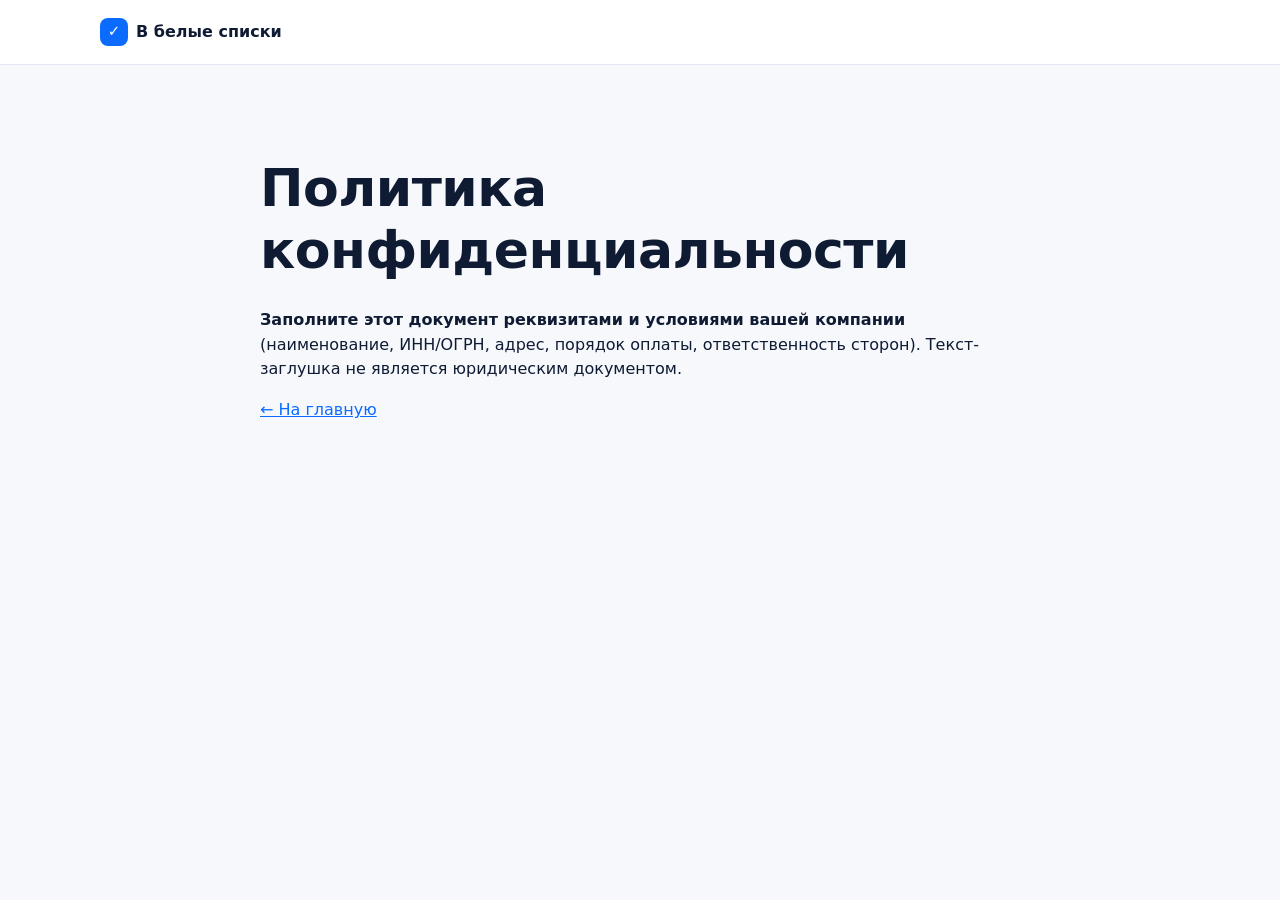
==== politika-konfidencialnosti.html @ 2532a49e "Добавить сайт v-belye-spiski.ru: чекер белых списков, тарифы, заявки Статичный фронтенд (index.html," ====
<!doctype html>
<html lang="ru"><head><meta charset="utf-8"><meta name="viewport" content="width=device-width, initial-scale=1">
<title>Политика конфиденциальности | В белые списки</title><meta name="robots" content="noindex">
<link rel="icon" href="/assets/icon.svg" type="image/svg+xml"><link rel="stylesheet" href="/assets/style.css"></head>
<body><header class="top"><div class="wrap top__in"><a class="logo" href="/"><span class="logo__mark">✓</span>В белые списки</a></div></header>
<main class="sec"><div class="wrap wrap--narrow doc"><h1>Политика конфиденциальности</h1>
<p><b>Заполните этот документ реквизитами и условиями вашей компании</b> (наименование, ИНН/ОГРН, адрес, порядок оплаты, ответственность сторон). Текст-заглушка не является юридическим документом.</p>
<p><a href="/">← На главную</a></p></div></main></body></html>
---- assets/style.css ----
:root{--bg:#f6f8fc;--surface:#fff;--text:#0f1b33;--muted:#5b6b88;--line:#e2e8f3;--accent:#0b6bff;--accent-d:#0852c9;--ok:#12a150;--bad:#d93a3a;--warn:#c98a00;--dark:#0c1a38;--r:16px}
*{box-sizing:border-box}html{scroll-behavior:smooth;scroll-padding-top:76px}
body{margin:0;font:16px/1.55 system-ui,-apple-system,"Segoe UI",Roboto,sans-serif;color:var(--text);background:var(--bg)}
a{color:var(--accent)}img{max-width:100%}
.wrap{max-width:1120px;margin:0 auto;padding:0 20px}.wrap--narrow{max-width:760px}
h1,h2,h3{line-height:1.2;margin:0 0 .5em;letter-spacing:-.01em}
h1{font-size:clamp(30px,5vw,52px)}h2{font-size:clamp(24px,3.4vw,36px)}h3{font-size:18px}
.top{position:sticky;top:0;z-index:20;background:rgba(255,255,255,.92);backdrop-filter:blur(8px);border-bottom:1px solid var(--line)}
.top__in{display:flex;align-items:center;gap:20px;height:64px}
.logo{display:inline-flex;align-items:center;gap:8px;font-weight:800;color:var(--text);text-decoration:none}
.logo__mark{display:grid;place-items:center;width:28px;height:28px;border-radius:8px;background:var(--accent);color:#fff;font-size:15px}
.nav{display:flex;gap:22px;margin-left:auto}.nav a{color:var(--muted);text-decoration:none;font-weight:600;font-size:15px}.nav a:hover{color:var(--text)}
.burger{display:none;margin-left:auto;background:none;border:0;padding:8px}.burger span{display:block;width:22px;height:2px;background:var(--text);margin:5px 0}
.btn{display:inline-block;border:0;cursor:pointer;background:var(--accent);color:#fff;font:700 15px/1 inherit;padding:14px 22px;border-radius:12px;text-decoration:none;transition:background .15s}
.btn:hover{background:var(--accent-d)}.btn:disabled{opacity:.6;cursor:wait}.btn--sm{padding:10px 16px;font-size:14px}.btn--lg{padding:17px 28px;font-size:16px}.btn--ghost{background:#fff;color:var(--accent);border:1.5px solid var(--accent)}
.hero{padding:56px 0 36px;background:linear-gradient(#fff,var(--bg))}
.chip{display:inline-block;margin:0 0 18px;padding:6px 12px;border-radius:99px;background:#e8f0ff;color:var(--accent);font-weight:700;font-size:13px}
.lead{max-width:640px;color:var(--muted);font-size:18px}
.checker{display:flex;gap:10px;max-width:680px;margin:28px 0 10px}
.checker__field{flex:1;display:flex;align-items:center;background:#fff;border:1.5px solid var(--line);border-radius:14px;padding:0 16px;min-width:0}
.checker__field:focus-within{border-color:var(--accent)}.checker__pre{color:var(--muted);margin-right:4px}
.checker input{flex:1;min-width:0;border:0;outline:0;background:none;font:600 17px inherit;padding:16px 0;color:var(--text)}
.examples{color:var(--muted);font-size:14px;margin:0 0 20px}.examples button{background:none;border:0;color:var(--accent);cursor:pointer;font:inherit;text-decoration:underline;padding:0 6px 0 0}
.result{max-width:680px;background:#fff;border:1px solid var(--line);border-radius:var(--r);padding:20px;min-height:72px}
.result__hint{margin:0;color:var(--muted)}
.verdict{display:flex;align-items:center;gap:10px;font-weight:800;font-size:19px;margin:0 0 14px}
.dot{width:12px;height:12px;border-radius:50%;background:var(--muted);flex:none}.dot.ok{background:var(--ok)}.dot.bad{background:var(--bad)}.dot.warn{background:var(--warn)}
.ops{display:grid;grid-template-columns:repeat(2,1fr);gap:10px;list-style:none;margin:0;padding:0}
.ops li{display:flex;justify-content:space-between;gap:8px;padding:12px 14px;border:1px solid var(--line);border-radius:12px;font-weight:600}
.ops .in{color:var(--ok)}.ops .out{color:var(--bad)}
.ips{margin:14px 0 0;color:var(--muted);font-size:14px;word-break:break-all}
.trio{list-style:none;margin:36px 0 0;padding:0;display:grid;grid-template-columns:repeat(3,1fr);gap:16px}
.trio li{color:var(--muted);font-size:15px}.trio b{display:block;color:var(--text);font-size:16px;margin-bottom:4px}
.stats{background:var(--dark);color:#fff}.stats__in{display:grid;grid-template-columns:repeat(3,1fr);gap:16px;padding-top:26px;padding-bottom:26px}
.stats b{display:block;font-size:24px}.stats span{color:#9db0d6;font-size:14px}
.sec{padding:72px 0}.sec--tint{background:#eef3fb}.sec--dark{background:var(--dark);color:#fff}
.eyebrow{margin:0 0 10px;color:var(--accent);font-weight:800;text-transform:uppercase;letter-spacing:.06em;font-size:13px}
.sub{color:var(--muted);max-width:640px;margin:0 0 28px}.note{color:var(--muted);margin:22px 0 0}
.cards{display:grid;gap:18px;margin-top:24px}.cards--2{grid-template-columns:repeat(2,1fr)}.cards--3{grid-template-columns:repeat(3,1fr)}
.card{background:#fff;border:1px solid var(--line);border-radius:var(--r);padding:24px}.card p{color:var(--muted);margin:0}
.ok{color:var(--ok)}.no{color:var(--bad)}
.how{margin-top:32px}.list{padding-left:20px;color:var(--muted)}
.steps{list-style:none;margin:24px 0 28px;padding:0;display:grid;grid-template-columns:repeat(4,1fr);gap:18px}
.steps li{background:#fff;border:1px solid var(--line);border-radius:var(--r);padding:22px}
.steps i{display:grid;place-items:center;width:32px;height:32px;border-radius:50%;background:var(--accent);color:#fff;font-style:normal;font-weight:800;margin-bottom:12px}.steps p{margin:0;color:var(--muted);font-size:15px}
.tbl{width:100%;border-collapse:collapse;font-size:15px}.tbl td{padding:9px 0;border-bottom:1px solid var(--line)}.tbl td+td{text-align:right;color:var(--muted)}
.seg{display:inline-flex;background:#fff;border:1px solid var(--line);border-radius:12px;padding:4px}
.seg button{border:0;background:none;padding:10px 16px;border-radius:9px;font:700 14px inherit;cursor:pointer;color:var(--muted)}.seg button[aria-selected=true]{background:var(--accent);color:#fff}
.plan{display:flex;flex-direction:column;gap:12px}.plan--hot{border:2px solid var(--accent)}
.plan__tag{align-self:flex-start;background:#e8f0ff;color:var(--accent);font-size:12px;font-weight:800;padding:4px 10px;border-radius:99px}
.plan__price{font-size:32px;font-weight:800}.plan__price small{font-size:15px;color:var(--muted);font-weight:600}
.plan__old{color:var(--muted);text-decoration:line-through;font-size:14px;min-height:20px}.plan__tot{color:var(--muted);font-size:13px;min-height:18px}
.plan ul{list-style:none;padding:0;margin:0 0 8px;flex:1}.plan li{padding:5px 0 5px 24px;position:relative;font-size:15px}.plan li::before{content:"✓";position:absolute;left:0;color:var(--ok);font-weight:800}
details{background:#fff;border:1px solid var(--line);border-radius:12px;padding:16px 18px;margin-bottom:10px}summary{cursor:pointer;font-weight:700}details p{margin:10px 0 0;color:var(--muted)}
.lead2{display:grid;grid-template-columns:1fr 1fr;gap:48px;align-items:start}.lead2 p{color:#b8c6e4}
.ticks{list-style:none;padding:0;color:#dbe5fa}.ticks li::before{content:"✓ ";color:#5ee08f;font-weight:800}
.form{background:#fff;color:var(--text);border-radius:var(--r);padding:24px;display:grid;gap:14px}
.form label{display:grid;gap:6px;font-weight:700;font-size:14px}
.form input:not(.hp){border:1.5px solid var(--line);background:var(--bg);border-radius:11px;padding:13px 14px;font:600 15px inherit;outline:0}.form input:focus{border-color:var(--accent);background:#fff}
.form input.err{border-color:var(--bad)}.hp{position:absolute;left:-9999px;opacity:0}
.form__msg{margin:0;font-weight:700;min-height:20px;color:var(--ok)}.form__msg.err{color:var(--bad)}.fine{margin:0;font-size:12.5px;color:var(--muted)!important}
.foot{background:#fff;border-top:1px solid var(--line);padding-top:40px}.foot__in{display:grid;grid-template-columns:2fr 1fr 1fr;gap:28px}
.foot p{color:var(--muted);font-size:14px;max-width:320px}.foot b{display:block;margin-bottom:8px}.foot a:not(.logo){display:block;color:var(--muted);text-decoration:none;font-size:14px;padding:3px 0}
.foot__c{color:var(--muted);font-size:13px;padding-top:28px;padding-bottom:28px}
.doc{padding:20px 0}
.answer{max-width:760px;font-size:18px;background:#fff;border:1px solid var(--line);border-left:4px solid var(--accent);border-radius:12px;padding:18px 20px;margin:0 0 8px}
.steps--how{margin-top:20px}
@media(max-width:860px){
 .nav{display:none;position:absolute;top:64px;left:0;right:0;flex-direction:column;background:#fff;padding:12px 20px 18px;border-bottom:1px solid var(--line);gap:14px}.nav.open{display:flex}
 .burger{display:block}.top .btn--sm{display:none}
 .cards--2,.cards--3,.steps,.trio,.stats__in,.lead2,.foot__in{grid-template-columns:1fr}
 .checker{flex-direction:column}.ops{grid-template-columns:1fr}.sec{padding:52px 0}.lead2{gap:28px}
}
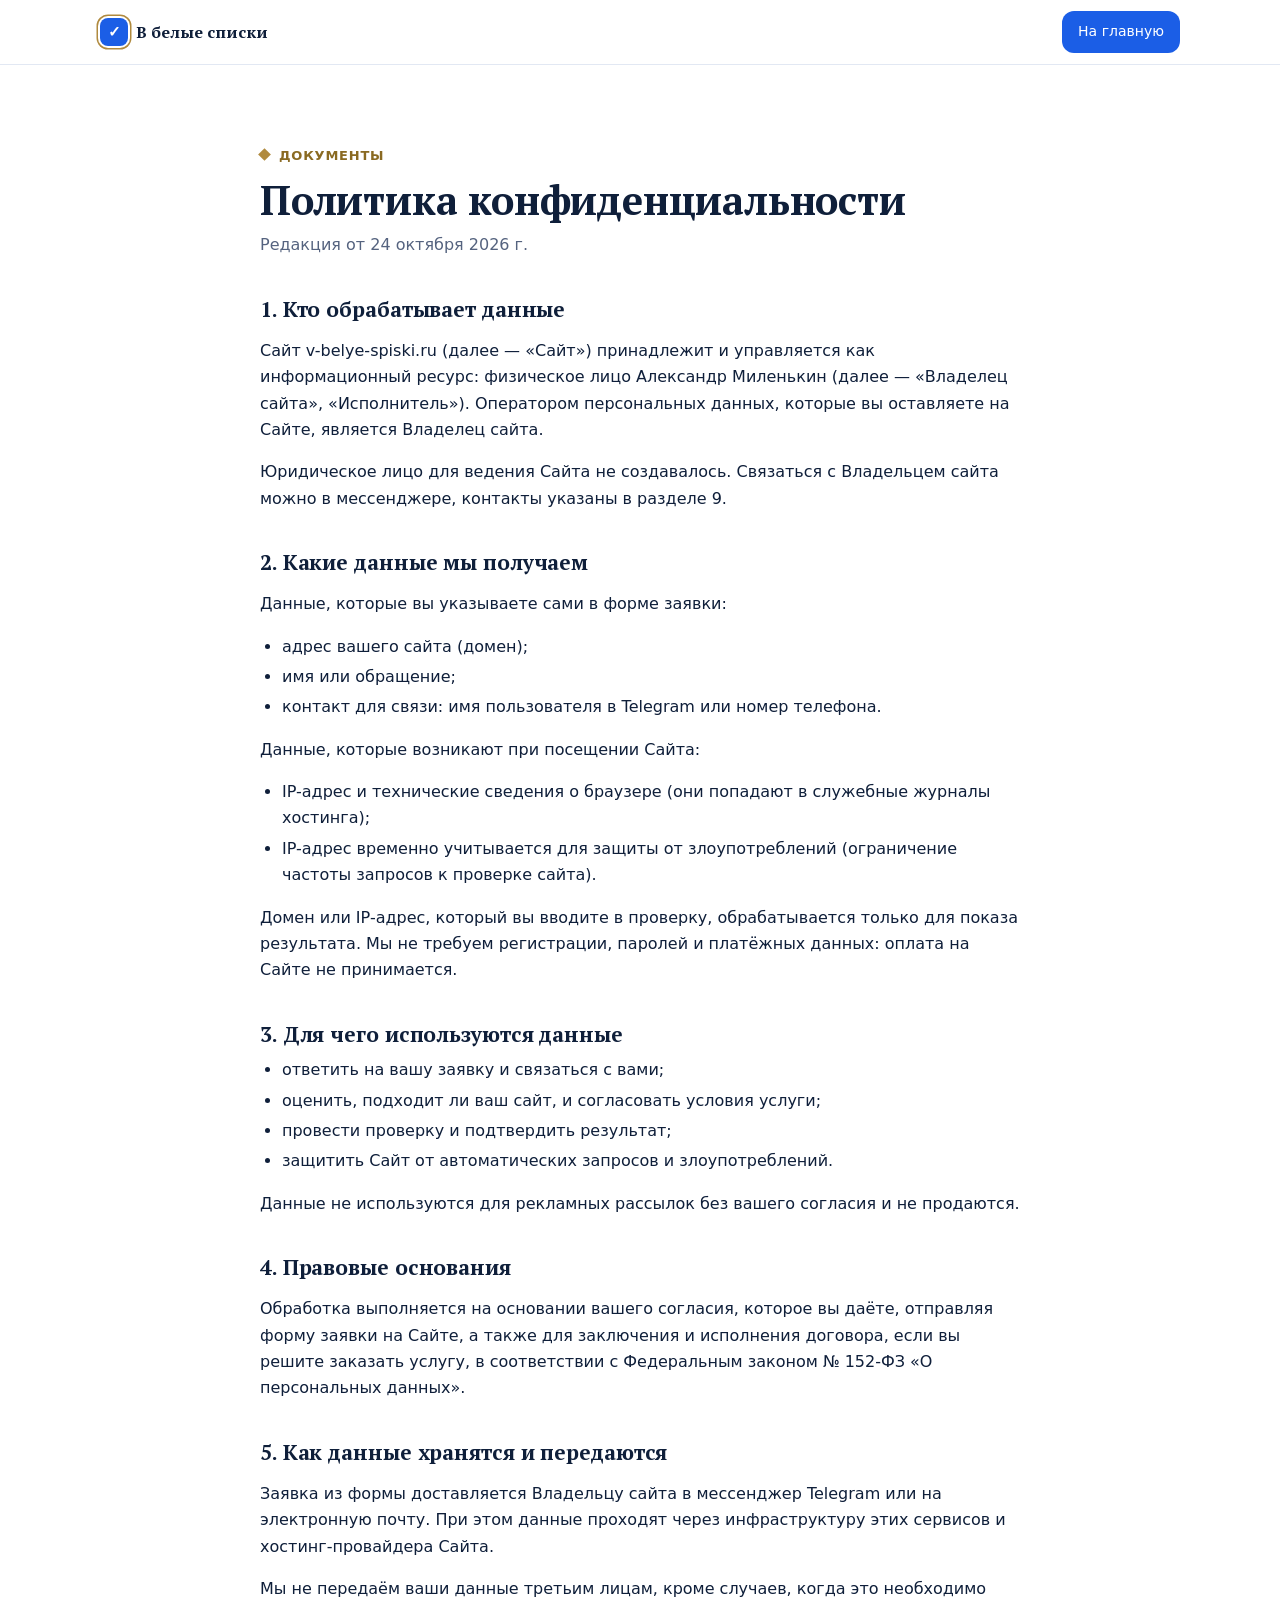
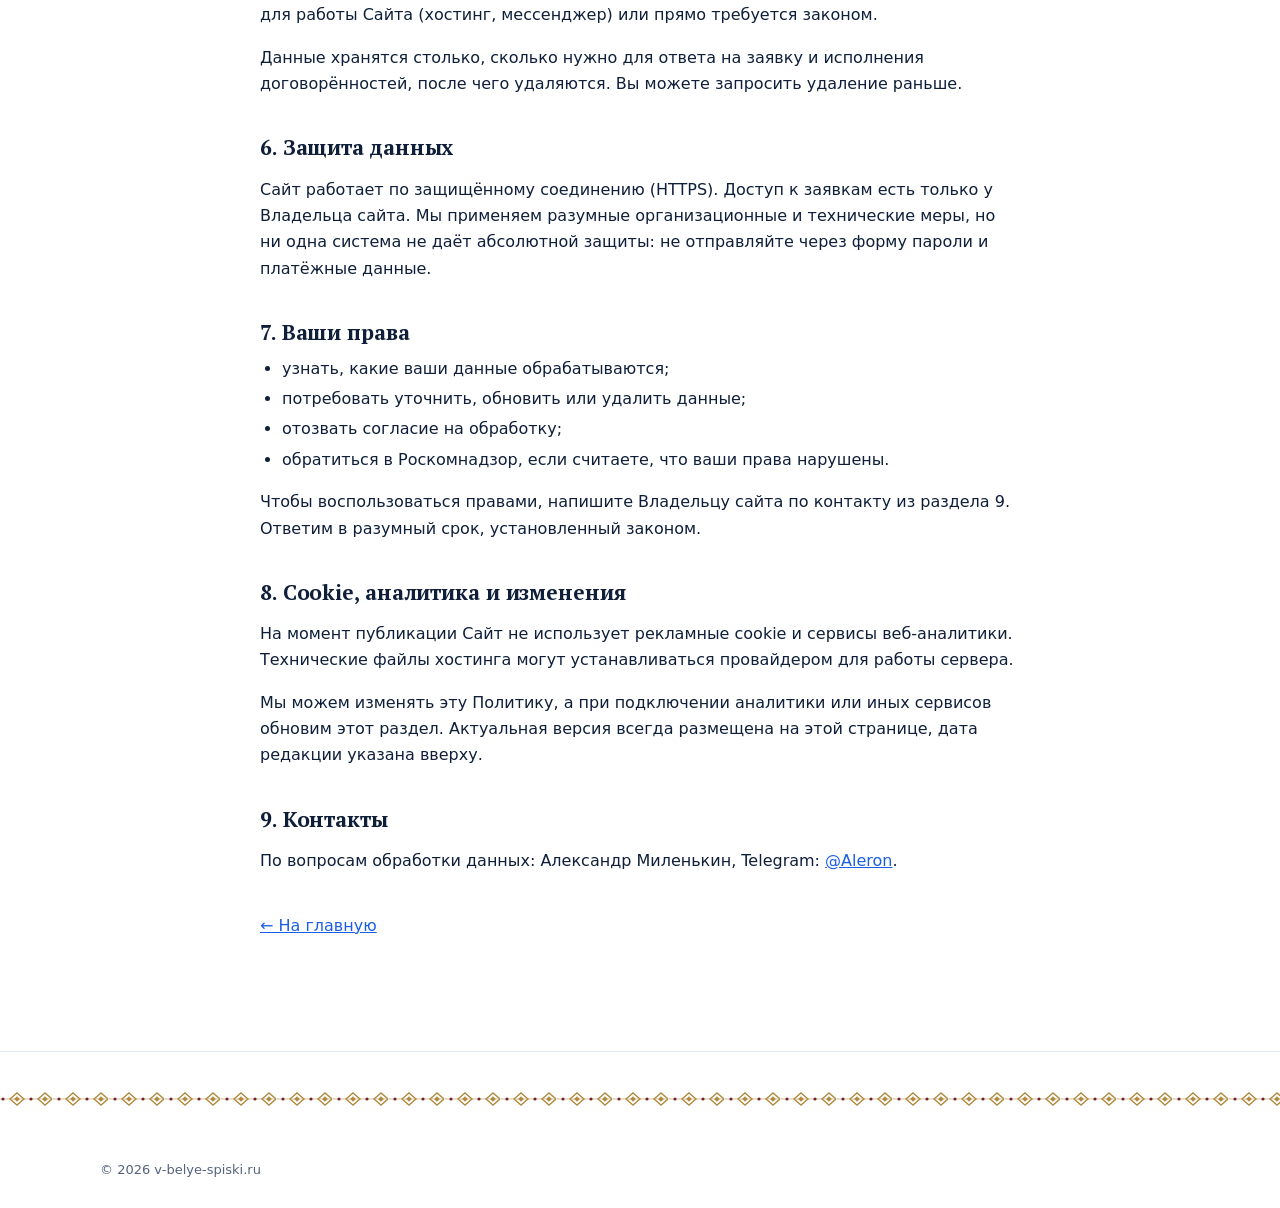
==== commit 0d427e5b: "Публичная оферта и политика конфиденциальности Тексты написаны для информационного сайта без юридиче" ====
--- a/politika-konfidencialnosti.html
+++ b/politika-konfidencialnosti.html
@@ -1,8 +1,45 @@
 <!doctype html>
 <html lang="ru"><head><meta charset="utf-8"><meta name="viewport" content="width=device-width, initial-scale=1">
-<title>Политика конфиденциальности | В белые списки</title><meta name="robots" content="noindex">
-<link rel="icon" href="/assets/icon.svg" type="image/svg+xml"><link rel="stylesheet" href="/assets/style.css"></head>
-<body><header class="top"><div class="wrap top__in"><a class="logo" href="/"><span class="logo__mark">✓</span>В белые списки</a></div></header>
-<main class="sec"><div class="wrap wrap--narrow doc"><h1>Политика конфиденциальности</h1>
-<p><b>Заполните этот документ реквизитами и условиями вашей компании</b> (наименование, ИНН/ОГРН, адрес, порядок оплаты, ответственность сторон). Текст-заглушка не является юридическим документом.</p>
-<p><a href="/">← На главную</a></p></div></main></body></html>
+<title>Политика конфиденциальности | В белые списки</title>
+<meta name="description" content="Какие данные собирает сайт v-belye-spiski.ru и как они используются.">
+<meta name="robots" content="noindex">
+<link rel="icon" href="/assets/icon.svg" type="image/svg+xml">
+<link rel="stylesheet" href="/assets/style.css?v=a8d3058f"></head>
+<body>
+<header class="top"><div class="wrap top__in"><a class="logo" href="/"><span class="logo__mark">✓</span>В белые списки</a><a class="btn btn--sm" href="/" style="margin-left:auto">На главную</a></div></header>
+<main class="sec"><div class="wrap wrap--narrow doc">
+<p class="eyebrow">Документы</p>
+<h1>Политика конфиденциальности</h1>
+<p class="doc__date">Редакция от 24 октября 2026 г.</p>
+<h2>1. Кто обрабатывает данные</h2>
+<p>Сайт v-belye-spiski.ru (далее — «Сайт») принадлежит и управляется как информационный ресурс: физическое лицо Александр Миленькин (далее — «Владелец сайта», «Исполнитель»). Оператором персональных данных, которые вы оставляете на Сайте, является Владелец сайта.</p>
+<p>Юридическое лицо для ведения Сайта не создавалось. Связаться с Владельцем сайта можно в мессенджере, контакты указаны в разделе 9.</p>
+<h2>2. Какие данные мы получаем</h2>
+<p>Данные, которые вы указываете сами в форме заявки:</p>
+<ul><li>адрес вашего сайта (домен);</li><li>имя или обращение;</li><li>контакт для связи: имя пользователя в Telegram или номер телефона.</li></ul>
+<p>Данные, которые возникают при посещении Сайта:</p>
+<ul><li>IP-адрес и технические сведения о браузере (они попадают в служебные журналы хостинга);</li><li>IP-адрес временно учитывается для защиты от злоупотреблений (ограничение частоты запросов к проверке сайта).</li></ul>
+<p>Домен или IP-адрес, который вы вводите в проверку, обрабатывается только для показа результата. Мы не требуем регистрации, паролей и платёжных данных: оплата на Сайте не принимается.</p>
+<h2>3. Для чего используются данные</h2>
+<ul><li>ответить на вашу заявку и связаться с вами;</li><li>оценить, подходит ли ваш сайт, и согласовать условия услуги;</li><li>провести проверку и подтвердить результат;</li><li>защитить Сайт от автоматических запросов и злоупотреблений.</li></ul>
+<p>Данные не используются для рекламных рассылок без вашего согласия и не продаются.</p>
+<h2>4. Правовые основания</h2>
+<p>Обработка выполняется на основании вашего согласия, которое вы даёте, отправляя форму заявки на Сайте, а также для заключения и исполнения договора, если вы решите заказать услугу, в соответствии с Федеральным законом № 152-ФЗ «О персональных данных».</p>
+<h2>5. Как данные хранятся и передаются</h2>
+<p>Заявка из формы доставляется Владельцу сайта в мессенджер Telegram или на электронную почту. При этом данные проходят через инфраструктуру этих сервисов и хостинг-провайдера Сайта.</p>
+<p>Мы не передаём ваши данные третьим лицам, кроме случаев, когда это необходимо для работы Сайта (хостинг, мессенджер) или прямо требуется законом.</p>
+<p>Данные хранятся столько, сколько нужно для ответа на заявку и исполнения договорённостей, после чего удаляются. Вы можете запросить удаление раньше.</p>
+<h2>6. Защита данных</h2>
+<p>Сайт работает по защищённому соединению (HTTPS). Доступ к заявкам есть только у Владельца сайта. Мы применяем разумные организационные и технические меры, но ни одна система не даёт абсолютной защиты: не отправляйте через форму пароли и платёжные данные.</p>
+<h2>7. Ваши права</h2>
+<ul><li>узнать, какие ваши данные обрабатываются;</li><li>потребовать уточнить, обновить или удалить данные;</li><li>отозвать согласие на обработку;</li><li>обратиться в Роскомнадзор, если считаете, что ваши права нарушены.</li></ul>
+<p>Чтобы воспользоваться правами, напишите Владельцу сайта по контакту из раздела 9. Ответим в разумный срок, установленный законом.</p>
+<h2>8. Cookie, аналитика и изменения</h2>
+<p>На момент публикации Сайт не использует рекламные cookie и сервисы веб-аналитики. Технические файлы хостинга могут устанавливаться провайдером для работы сервера.</p>
+<p>Мы можем изменять эту Политику, а при подключении аналитики или иных сервисов обновим этот раздел. Актуальная версия всегда размещена на этой странице, дата редакции указана вверху.</p>
+<h2>9. Контакты</h2>
+<p>По вопросам обработки данных: Александр Миленькин, Telegram: <a href="https://t.me/Aleron" target="_blank" rel="noopener">@Aleron</a>.</p>
+<p class="doc__back"><a href="/">← На главную</a></p>
+</div></main>
+<footer class="foot"><div class="wrap foot__c">© 2026 v-belye-spiski.ru</div></footer>
+</body></html>
--- a/assets/style.css
+++ b/assets/style.css
@@ -1,4 +1,8 @@
-:root{--bg:#f6f8fc;--surface:#fff;--text:#0f1b33;--muted:#5b6b88;--line:#e2e8f3;--accent:#0b6bff;--accent-d:#0852c9;--ok:#12a150;--bad:#d93a3a;--warn:#c98a00;--dark:#0c1a38;--r:16px}
+@font-face{font-family:"PT Serif";font-weight:400;font-style:normal;font-display:swap;src:url(/assets/pt-serif-400-cyr.woff2?v=46b60451) format("woff2");unicode-range:U+0301,U+0400-045F,U+0490-0491,U+04B0-04B1,U+2116}
+@font-face{font-family:"PT Serif";font-weight:400;font-style:normal;font-display:swap;src:url(/assets/pt-serif-400-lat.woff2?v=35a2015f) format("woff2");unicode-range:U+0000-00FF,U+0131,U+0152-0153,U+02BB-02BC,U+02C6,U+02DA,U+02DC,U+2000-206F,U+20AC,U+2122,U+2212}
+@font-face{font-family:"PT Serif";font-weight:700;font-style:normal;font-display:swap;src:url(/assets/pt-serif-700-cyr.woff2?v=23948fbc) format("woff2");unicode-range:U+0301,U+0400-045F,U+0490-0491,U+04B0-04B1,U+2116}
+@font-face{font-family:"PT Serif";font-weight:700;font-style:normal;font-display:swap;src:url(/assets/pt-serif-700-lat.woff2?v=44e40e46) format("woff2");unicode-range:U+0000-00FF,U+0131,U+0152-0153,U+02BB-02BC,U+02C6,U+02DA,U+02DC,U+2000-206F,U+20AC,U+2122,U+2212}
+:root{--bg:#ffffff;--surface:#fff;--text:#0f1f3a;--muted:#55637f;--line:#e2e8f3;--accent:#1b5ee6;--accent-d:#1347b8;--ok:#12a150;--bad:#d93a3a;--warn:#c98a00;--dark:#0f3b94;--r:14px;--gold:#b08a3e;--gold-d:#8a6a22;--burg:#7b1e2f;--paper:#f3f7fd}
 *{box-sizing:border-box}html{scroll-behavior:smooth;scroll-padding-top:76px}
 body{margin:0;font:16px/1.55 system-ui,-apple-system,"Segoe UI",Roboto,sans-serif;color:var(--text);background:var(--bg)}
 a{color:var(--accent)}img{max-width:100%}
@@ -33,7 +37,7 @@
 .trio li{color:var(--muted);font-size:15px}.trio b{display:block;color:var(--text);font-size:16px;margin-bottom:4px}
 .stats{background:var(--dark);color:#fff}.stats__in{display:grid;grid-template-columns:repeat(3,1fr);gap:16px;padding-top:26px;padding-bottom:26px}
 .stats b{display:block;font-size:24px}.stats span{color:#9db0d6;font-size:14px}
-.sec{padding:72px 0}.sec--tint{background:#eef3fb}.sec--dark{background:var(--dark);color:#fff}
+.sec{padding:72px 0}.sec--tint{background:#f3f7fd}.sec--dark{background:var(--dark);color:#fff}
 .eyebrow{margin:0 0 10px;color:var(--accent);font-weight:800;text-transform:uppercase;letter-spacing:.06em;font-size:13px}
 .sub{color:var(--muted);max-width:640px;margin:0 0 28px}.note{color:var(--muted);margin:22px 0 0}
 .cards{display:grid;gap:18px;margin-top:24px}.cards--2{grid-template-columns:repeat(2,1fr)}.cards--3{grid-template-columns:repeat(3,1fr)}
@@ -71,3 +75,156 @@
  .cards--2,.cards--3,.steps,.trio,.stats__in,.lead2,.foot__in{grid-template-columns:1fr}
  .checker{flex-direction:column}.ops{grid-template-columns:1fr}.sec{padding:52px 0}.lead2{gap:28px}
 }
+
+/* ---- первый экран */
+.hero__top{display:grid;grid-template-columns:1.15fr 1fr;gap:32px;align-items:center;margin-bottom:8px}
+.hero__art{margin:0}.hero__art img{display:block;width:100%;height:auto;border-radius:20px}
+h1{font-size:clamp(28px,4vw,44px)}
+
+/* ---- результат проверки */
+.result{max-width:none}
+.verdict{display:flex;align-items:center;gap:14px;padding:16px 18px;border-radius:14px;margin:0 0 14px;border:1px solid var(--line);background:var(--bg)}
+.verdict b{display:block;font-size:18px;word-break:break-all}.verdict span:not(.dot){display:block;color:var(--muted);font-size:15px}
+.verdict--ok{background:#e9f8ef;border-color:#bfe8cf}.verdict--warn{background:#fff6e0;border-color:#f3dba0}.verdict--bad{background:#fdecec;border-color:#f5c3c3}
+.demo{margin:0 0 14px;padding:10px 14px;border-radius:10px;background:#f3f7fd;color:var(--muted);font-size:13.5px}
+.viz{display:grid;grid-template-columns:minmax(260px,.9fr) 1.6fr;gap:22px;align-items:start}
+.map{display:grid;grid-template-columns:repeat(5,1fr);grid-template-rows:repeat(3,64px);gap:6px}
+.tile{display:flex;flex-direction:column;align-items:center;justify-content:center;border-radius:12px;color:#fff;font-size:13px;animation:pop .45s both}
+.tile b{font-size:14px}.tile span{opacity:.9;font-size:12px}
+.tile--all{background:#12a150}.tile--most{background:#6cc04a}.tile--some{background:#f0a21a}.tile--none{background:#e5484d}
+.mx{display:grid;gap:5px;align-items:center;font-size:13px}
+.mx__h{text-align:center;color:var(--muted);font-weight:700;font-size:12px}
+.mx__op{font-weight:700;padding-right:6px;white-space:nowrap}
+.mx__c{display:grid;place-items:center;height:34px;border-radius:9px;font-weight:800;animation:pop .35s both}
+.mx__c.in{background:#dff5e8;color:#0d8a43}.mx__c.out{background:#fbe4e4;color:#c93a3f}
+.legend{display:flex;flex-wrap:wrap;gap:16px;list-style:none;margin:16px 0 0;padding:0;color:var(--muted);font-size:13px}
+.legend i{display:inline-block;width:12px;height:12px;border-radius:4px;margin-right:6px;vertical-align:-1px}
+.cta{display:flex;align-items:center;justify-content:space-between;gap:16px;margin-top:18px;padding:16px 18px;border-radius:14px;background:#f3f7fd}.cta p{margin:0;color:var(--text)}
+@keyframes pop{from{opacity:0;transform:scale(.7)}to{opacity:1;transform:none}}
+@media(prefers-reduced-motion:reduce){.tile,.mx__c{animation:none}}
+@media(max-width:860px){
+ .hero__top{grid-template-columns:1fr}.hero__art{order:-1}
+ .viz{grid-template-columns:1fr}.cta{flex-direction:column;align-items:flex-start}
+ .map{grid-template-rows:repeat(3,56px)}.mx{font-size:12px;overflow-x:auto}
+}
+
+.alt{display:flex;align-items:center;justify-content:space-between;gap:28px;background:#fff;border:1px dashed #b9c6de;border-radius:var(--r);padding:28px}
+.alt p{color:var(--muted);margin:0 0 10px;max-width:640px}.alt h2{margin-bottom:.4em}
+@media(max-width:860px){.alt{flex-direction:column;align-items:flex-start}}
+
+/* ---- схема работы, доверие, гарантия */
+.flow{list-style:none;margin:8px 0 6px;padding:0;display:grid;grid-template-columns:repeat(4,1fr);gap:14px;counter-reset:f}
+.flow li{position:relative;background:#fff;border:1px solid var(--line);border-radius:var(--r);padding:18px 18px 18px;counter-increment:f}
+.flow li::before{content:counter(f);display:grid;place-items:center;width:26px;height:26px;border-radius:50%;background:var(--accent);color:#fff;font-weight:800;font-size:13px;margin-bottom:10px}
+.flow li:not(:last-child)::after{content:"→";position:absolute;right:-13px;top:50%;transform:translateY(-50%);color:var(--accent);font-weight:800;z-index:1}
+.flow b{display:block;margin-bottom:4px}.flow span{color:var(--muted);font-size:14px}
+.cmp ul{list-style:none;margin:0;padding:0}.cmp li{position:relative;padding:8px 0 8px 26px;color:var(--text);font-size:15px;border-bottom:1px solid var(--line)}.cmp li:last-child{border:0}
+.cmp--bad li::before{content:"✕";position:absolute;left:0;color:var(--bad);font-weight:800}.cmp--ok li::before{content:"✓";position:absolute;left:0;color:var(--ok);font-weight:800}
+.cmp--ok{border:2px solid var(--ok)}
+.guar{display:grid;grid-template-columns:1.1fr 1fr;gap:32px;align-items:center;background:linear-gradient(135deg,#0f1d38,#143063);color:#fff;border-radius:24px;padding:40px}
+.guar h2{color:#fff}.guar p{color:#c6d4f0;margin:0 0 20px}.guar .eyebrow{color:#7fb0ff}
+.guar__steps{list-style:none;margin:0;padding:0;display:grid;gap:12px;counter-reset:g}
+.guar__steps li{background:rgba(255,255,255,.08);border:1px solid rgba(255,255,255,.14);border-radius:14px;padding:14px 16px 14px 56px;position:relative;counter-increment:g}
+.guar__steps li::before{content:counter(g);position:absolute;left:16px;top:14px;width:28px;height:28px;border-radius:50%;background:#12a150;color:#fff;display:grid;place-items:center;font-weight:800}
+.guar__steps b{display:block}.guar__steps span{color:#b8c9ea;font-size:14px}
+@media(max-width:860px){.flow{grid-template-columns:1fr}.flow li:not(:last-child)::after{content:"↓";right:auto;left:50%;top:auto;bottom:-14px;transform:translateX(-50%)}.guar{grid-template-columns:1fr;padding:26px}}
+
+.stats__in{grid-template-columns:repeat(4,1fr)}
+@media(max-width:860px){.stats__in{grid-template-columns:repeat(2,1fr)}}
+
+/* ---- полоса выгод: каждая выгода в одну строку */
+.stats__in{display:grid;grid-template-columns:repeat(4,auto);justify-content:space-between;gap:12px 24px}
+.stats__in div{display:flex;align-items:baseline;gap:10px;white-space:nowrap}
+.stats b{display:inline;font-size:22px}.stats span{font-size:14px}
+@media(max-width:1000px){.stats__in{grid-template-columns:repeat(2,auto)}}
+@media(max-width:560px){.stats__in{grid-template-columns:1fr;justify-items:start;gap:6px}.stats__in div{width:100%}.stats b{font-size:20px}}
+
+/* ---- настоящая карта РФ */
+.viz{display:block}
+.rumap-wrap{margin:0 0 20px}
+.rumap{display:block;width:100%;height:auto}
+.rumap path{stroke:#fff;stroke-width:.9;stroke-linejoin:round;transition:opacity .15s}
+.rumap path:hover{opacity:.82}
+.rumap text{font:800 22px system-ui,-apple-system,"Segoe UI",Roboto,sans-serif;fill:#fff;paint-order:stroke;stroke:rgba(12,26,56,.55);stroke-width:4px;stroke-linejoin:round;pointer-events:none}
+.mx{max-width:900px}
+
+/* ---- потери и сравнение с конкурентом */
+.loss{display:grid;grid-template-columns:minmax(300px,.8fr) 1.4fr;gap:22px;margin-top:30px;align-items:start}
+.calc h3{margin-bottom:6px}.calc__lead{margin:0 0 14px;font-size:14.5px}
+.calc label{display:block;font-weight:700;font-size:14px;margin:14px 0 4px}
+.calc output{float:right;color:var(--accent)}
+.calc input[type=range]{width:100%;accent-color:var(--accent)}
+.calc__res{margin-top:18px;padding:16px;border-radius:14px;background:#fdecec;border:1px solid #f5c3c3}
+.calc__res span{display:block;color:var(--muted);font-size:14px}.calc__res b{display:block;font-size:34px;color:var(--bad);margin:4px 0}.calc__res small{color:var(--text);font-size:14px}
+.vs h3{margin-bottom:12px}
+.vs__row{display:grid;grid-template-columns:1fr 1fr;gap:14px}
+.vs figure{margin:0;background:#fff;border:1px solid var(--line);border-radius:var(--r);padding:12px}
+.vs figcaption{font-size:14px;color:var(--muted);margin-top:8px}.vs figcaption b{display:block;font-size:15px}
+.vs__bad b{color:var(--bad)}.vs__ok b{color:var(--ok)}
+.vs .rumap text{font-size:26px}
+@media(max-width:860px){.loss{grid-template-columns:1fr}.vs__row{grid-template-columns:1fr}}
+
+/* ---- блок «живой человек» */
+.person{display:flex;align-items:center;gap:20px;background:#fff;border:1px solid var(--line);border-radius:var(--r);padding:18px 22px;margin:0 0 22px}
+.person img{width:96px;height:96px;border-radius:50%;object-fit:cover;border:4px solid var(--accent);flex:none}
+.person b{display:block;font-size:19px}.person p{margin:4px 0 0;color:var(--muted)}
+@media(max-width:560px){.person{flex-direction:column;text-align:center}}
+
+/* ---- бегущая лента клиентов */
+.sec--clients{padding-bottom:56px}
+.marquee{overflow:hidden;margin-top:24px;-webkit-mask-image:linear-gradient(90deg,transparent,#000 6%,#000 94%,transparent);mask-image:linear-gradient(90deg,transparent,#000 6%,#000 94%,transparent)}
+.marquee__track{display:flex;gap:16px;width:max-content;animation:marq 40s linear infinite}
+.marquee:hover .marquee__track,.marquee:focus-within .marquee__track{animation-play-state:paused}
+@keyframes marq{to{transform:translateX(calc(-50% - 8px))}}
+.client{display:flex;align-items:center;gap:12px;flex:none;background:#fff;border:1px solid var(--line);border-radius:99px;padding:8px 22px 8px 8px;color:var(--text);text-decoration:none;transition:border-color .15s,box-shadow .15s}
+.client:hover{border-color:var(--accent);box-shadow:0 6px 18px rgba(27,94,230,.14)}
+.client__logo{display:grid;place-items:center;width:56px;height:56px;border-radius:50%;background:#fff;border:1px solid var(--line);overflow:hidden;flex:none}
+.client__logo img{width:44px;height:44px;object-fit:contain;border-radius:50%}
+.client__t b{display:block;font-size:15px;max-width:230px;white-space:nowrap;overflow:hidden;text-overflow:ellipsis}
+.client__t small{color:var(--muted);font-size:13px}
+@media(prefers-reduced-motion:reduce){.marquee{-webkit-mask-image:none;mask-image:none}.marquee__track{animation:none;flex-wrap:wrap;width:auto;padding:0 20px}.client[aria-hidden=true]{display:none}}
+
+.person__tg{display:inline-flex;align-items:center;gap:8px;margin-top:12px;padding:10px 16px;border-radius:99px;background:#e8f0ff;color:var(--accent);font-weight:700;font-size:15px;text-decoration:none;transition:background .15s}
+.person__tg:hover{background:#d5e5ff}
+
+/* ================= солидный русский стиль ================= */
+h1,h2,.logo,.verdict b,.person b{font-family:"PT Serif",Georgia,"Times New Roman",serif}
+h1,h2{font-weight:700;letter-spacing:-.005em}
+.eyebrow{color:var(--gold-d)}
+.eyebrow::before{content:"";display:inline-block;width:9px;height:9px;background:var(--gold);transform:rotate(45deg);margin-right:10px;vertical-align:1px}
+body{background:var(--bg)}
+.top{background:rgba(255,255,255,.95)}
+.top{border-bottom:1px solid var(--line)}
+.logo__mark{background:var(--accent);box-shadow:0 0 0 2px #fff,0 0 0 3.5px var(--gold)}
+.hero{background:linear-gradient(#fff,#f6f9ff)}
+.chip{background:#e8f0ff;color:var(--accent);border:1px solid #cfe0ff}
+.btn{background:var(--accent)}.btn:hover{background:var(--accent-d)}.btn--ghost{background:#fff;color:var(--accent);border-color:var(--accent)}
+.card,.steps li,.flow li,.person,.vs figure,.client,details,.result,.calc{border-color:var(--line)}
+
+.plan--hot{border:2px solid var(--accent)}
+.sec--tint{background:var(--paper);border-top:1px solid var(--line);border-bottom:1px solid var(--line)}
+.stats{border-top:0;border-bottom:0}
+.stats b{color:#ffe3a0}
+.orn{height:14px;margin:0 auto;max-width:1120px;background:url(/assets/ornament.svg?v=d80e76d5) repeat-x center/56px 14px}
+.guar{position:relative;background:linear-gradient(135deg,#1d5fe0,#0f3b94);border:0}
+.guar::after{content:"";position:absolute;right:26px;top:-46px;width:112px;height:112px;background:url(/assets/seal.svg?v=b6aaa892) center/contain no-repeat;filter:drop-shadow(0 4px 10px rgba(0,0,0,.25))}
+.guar .eyebrow{color:#ffe3a0}.guar .eyebrow::before{background:#ffe3a0}
+.foot::before{content:"";display:block;height:14px;margin-bottom:26px;background:url(/assets/ornament.svg?v=d80e76d5) repeat-x center/56px 14px}
+.docs{display:grid;grid-template-columns:repeat(4,1fr);gap:16px;margin-top:22px}
+.docs a,.docs div{display:block;background:#fff;border:1px solid var(--line);border-radius:var(--r);padding:18px;text-decoration:none;color:var(--text)}
+.docs a:hover{border-color:var(--accent)}
+.docs b{display:block;font-family:"PT Serif",Georgia,serif;font-size:17px;margin-bottom:6px}
+.docs span{color:var(--muted);font-size:14px;display:block}
+.docs i{display:block;color:var(--accent);font-style:normal;font-weight:700;font-size:14px;margin-top:10px}
+@media(max-width:860px){.docs{grid-template-columns:1fr 1fr}.guar::after{width:84px;height:84px;top:-34px;right:14px}}
+@media(max-width:560px){.docs{grid-template-columns:1fr}}
+
+/* ---- юридические страницы */
+.doc{padding:8px 0 24px}
+.doc h1{font-size:clamp(28px,4vw,40px);margin-bottom:.2em}
+.doc__date{color:var(--muted);margin:0 0 24px}
+.doc h2{font-size:21px;margin:1.8em 0 .5em}
+.doc p,.doc li{line-height:1.65}
+.doc ul{margin:.4em 0 1em;padding-left:22px}
+.doc li{margin:.25em 0}
+.doc__back{margin-top:2.4em}
